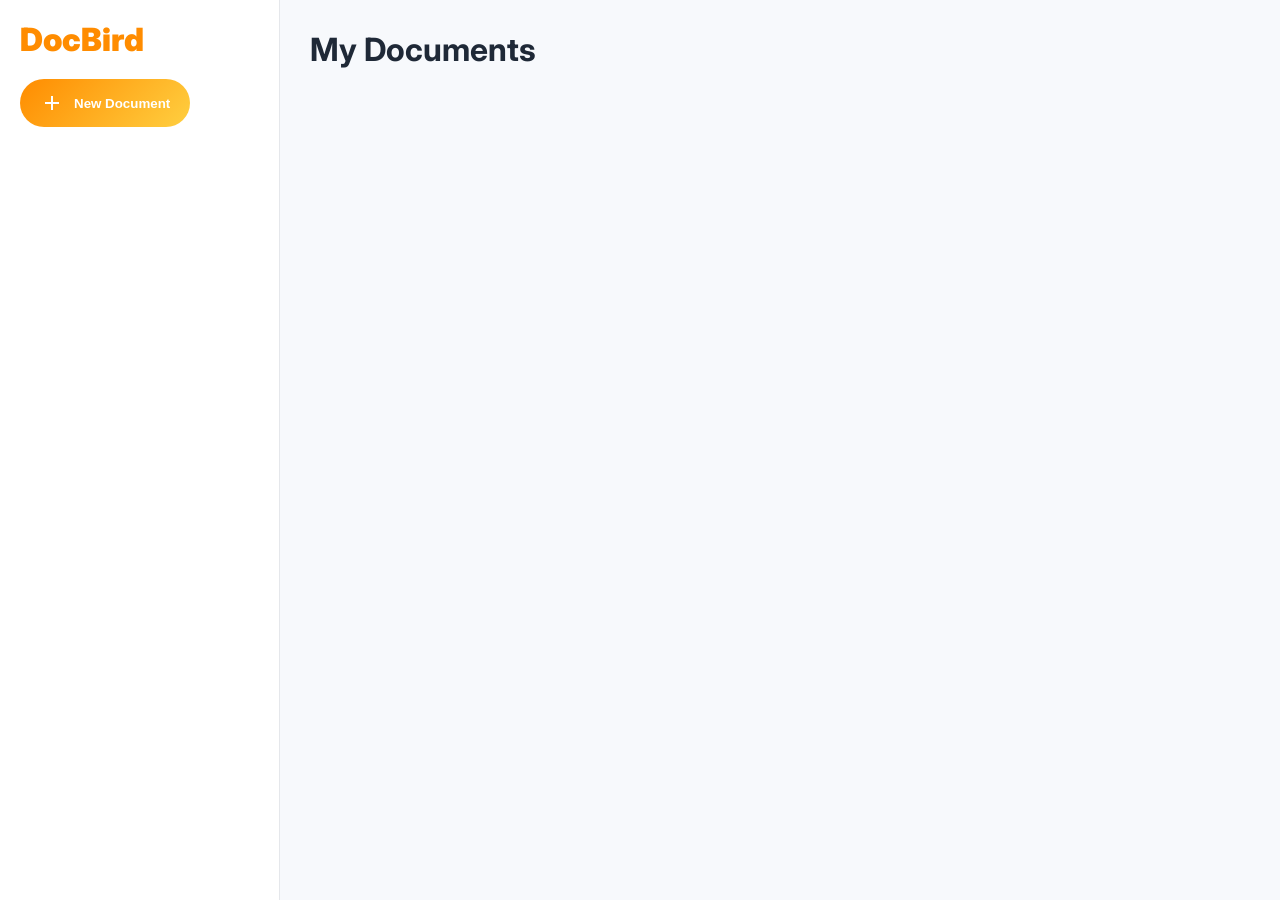
==== dashboard.html @ b45af93d "Add initial dashboard HTML structure" ====
<!DOCTYPE html>
<html lang="en">
<head>
<meta charset="UTF-8">
<meta name="viewport" content="width=device-width,initial-scale=1">

<title>DocBird Dashboard</title>

<link rel="stylesheet" href="styles.css">

<link href="https://fonts.googleapis.com/css2?family=Material+Symbols+Outlined" rel="stylesheet">

</head>

<body>

<div class="dashboard">

<aside class="sidebar">

<div class="sidebar-logo">
DocBird
</div>

<br>

<button id="newDoc" class="btn btn-primary">
<span class="material-symbols-outlined">
add
</span>
New Document
</button>

</aside>

<main class="main">

<h1>My Documents</h1>

<br>

<div class="doc-grid" id="docs"></div>

</main>

</div>

<script>

const docsContainer =
document.getElementById("docs");

const docs =
JSON.parse(
localStorage.getItem("docbird_docs")
|| "[]"
);

function render(){

docsContainer.innerHTML="";

docs.forEach(doc=>{

const card =
document.createElement("div");

card.className="doc-card";

card.innerHTML=`
<h3>${doc.title}</h3>
<p>${doc.date}</p>
`;

card.onclick=()=>{

localStorage.setItem(
"currentDoc",
doc.id
);

location.href="editor.html";

};

docsContainer.appendChild(card);

});

}

render();

document.getElementById("newDoc")
.onclick=()=>{

const id=Date.now();

docs.push({

id,

title:"Untitled Document",

content:"",

date:new Date().toLocaleString()

});

localStorage.setItem(
"docbird_docs",
JSON.stringify(docs)
);

localStorage.setItem(
"currentDoc",
id
);

location.href="editor.html";

};

</script>

</body>
</html>
---- styles.css ----
/* =========================================================
   DOCBIRD PROFESSIONAL DOCUMENT SUITE
   Version 1.0
   ========================================================= */

/* Google Fonts */
@import url('https://fonts.googleapis.com/css2?family=Inter:wght@100..900&family=Poppins:wght@100..900&family=Playfair+Display:wght@400..900&family=Roboto+Flex:wght@100..1000&display=swap');

:root{

/* Brand */
--primary:#ff8c00;
--primary-light:#ffb347;
--primary-dark:#ff6b00;

--secondary:#ffcf40;
--accent:#ff5e57;

/* Backgrounds */
--bg:#f7f9fc;
--bg2:#ffffff;

/* Text */
--text:#1f2937;
--text-light:#6b7280;

/* Borders */
--border:#e5e7eb;

/* Shadows */
--shadow-sm:0 2px 6px rgba(0,0,0,.08);
--shadow-md:0 8px 24px rgba(0,0,0,.12);
--shadow-lg:0 20px 40px rgba(0,0,0,.18);

/* Radius */
--radius-sm:10px;
--radius-md:18px;
--radius-lg:30px;

/* Layout */
--header-height:72px;
--sidebar-width:280px;

/* Editor */
--page-width:850px;
--page-height:1100px;

}

/* Dark Theme */

body.dark{
--bg:#0f172a;
--bg2:#111827;
--text:#f3f4f6;
--text-light:#9ca3af;
--border:#374151;
}

/* Reset */

*{
margin:0;
padding:0;
box-sizing:border-box;
}

html{
scroll-behavior:smooth;
}

body{
font-family:'Inter',sans-serif;
background:var(--bg);
color:var(--text);
min-height:100vh;
overflow-x:hidden;
}

/* Scrollbar */

::-webkit-scrollbar{
width:12px;
height:12px;
}

::-webkit-scrollbar-thumb{
background:linear-gradient(
180deg,
var(--primary),
var(--secondary)
);
border-radius:999px;
}

/* Buttons */

.btn{
display:flex;
align-items:center;
gap:10px;
padding:12px 20px;
border:none;
border-radius:999px;
cursor:pointer;
font-weight:700;
transition:.3s;
}

.btn-primary{
background:linear-gradient(
135deg,
var(--primary),
var(--secondary)
);
color:white;
}

.btn-primary:hover{
transform:translateY(-2px);
box-shadow:var(--shadow-md);
}

/* Glass */

.glass{
background:rgba(255,255,255,.7);
backdrop-filter:blur(18px);
border:1px solid rgba(255,255,255,.5);
box-shadow:var(--shadow-md);
}

.dark .glass{
background:rgba(17,24,39,.7);
}

/* Landing Hero */

.hero{
min-height:100vh;
display:flex;
align-items:center;
justify-content:center;
padding:60px;
background:
linear-gradient(
135deg,
#ff8c00,
#ffb347,
#ffd54f
);
background-size:400% 400%;
animation:heroGradient 15s ease infinite;
}

@keyframes heroGradient{

0%{
background-position:0% 50%;
}

50%{
background-position:100% 50%;
}

100%{
background-position:0% 50%;
}

}

.hero-card{
max-width:1200px;
padding:80px;
border-radius:40px;
text-align:center;
}

.hero-title{
font-size:clamp(3rem,8vw,7rem);
font-family:'Playfair Display',serif;
font-weight:800;
}

.hero-subtitle{
font-size:1.3rem;
max-width:800px;
margin:auto;
margin-top:20px;
line-height:1.8;
}

/* Dashboard */

.dashboard{
display:grid;
grid-template-columns:
280px
1fr;
min-height:100vh;
}

.sidebar{
background:white;
border-right:1px solid var(--border);
padding:20px;
}

.sidebar-logo{
font-size:2rem;
font-weight:900;
color:var(--primary);
}

.main{
padding:30px;
}

/* Document Grid */

.doc-grid{
display:grid;
grid-template-columns:
repeat(auto-fill,minmax(280px,1fr));
gap:25px;
}

.doc-card{
background:white;
border-radius:24px;
padding:20px;
cursor:pointer;
transition:.3s;
box-shadow:var(--shadow-sm);
}

.doc-card:hover{
transform:translateY(-6px);
box-shadow:var(--shadow-md);
}

/* Editor */

.editor-shell{
display:flex;
flex-direction:column;
height:100vh;
}

.editor-toolbar{
height:64px;
display:flex;
align-items:center;
gap:10px;
padding:0 20px;
border-bottom:1px solid var(--border);
background:white;
position:sticky;
top:0;
z-index:999;
}

.tool-btn{
width:42px;
height:42px;
border:none;
border-radius:12px;
cursor:pointer;
background:transparent;
transition:.2s;
}

.tool-btn:hover{
background:#f3f4f6;
}

.tool-btn.active{
background:#fff4d6;
outline:2px solid var(--primary);
}

/* Notebook Lines */

.page-lined{
background:
repeating-linear-gradient(
to bottom,
transparent 0,
transparent 31px,
#dbeafe 32px
);
}

/* Newspaper Mode */

.newspaper{
column-count:2;
column-gap:60px;
column-rule:1px solid #ddd;
}

/* Main Page */

.document-page{
width:850px;
min-height:1100px;
background:white;
margin:40px auto;
padding:80px;
box-shadow:0 0 40px rgba(0,0,0,.12);
border-radius:12px;
outline:none;
}

/* Math Squares */

.math-square{
display:inline-flex;
align-items:center;
justify-content:center;
width:42px;
height:42px;
border:2px solid var(--primary);
border-radius:10px;
font-weight:700;
}

/* Settings Panel */

.settings-panel{
position:fixed;
right:20px;
top:100px;
width:340px;
padding:20px;
border-radius:24px;
background:white;
box-shadow:var(--shadow-lg);
}

/* Mobile */

@media(max-width:900px){

.dashboard{
grid-template-columns:1fr;
}

.sidebar{
display:none;
}

.document-page{
width:95%;
padding:30px;
}

}
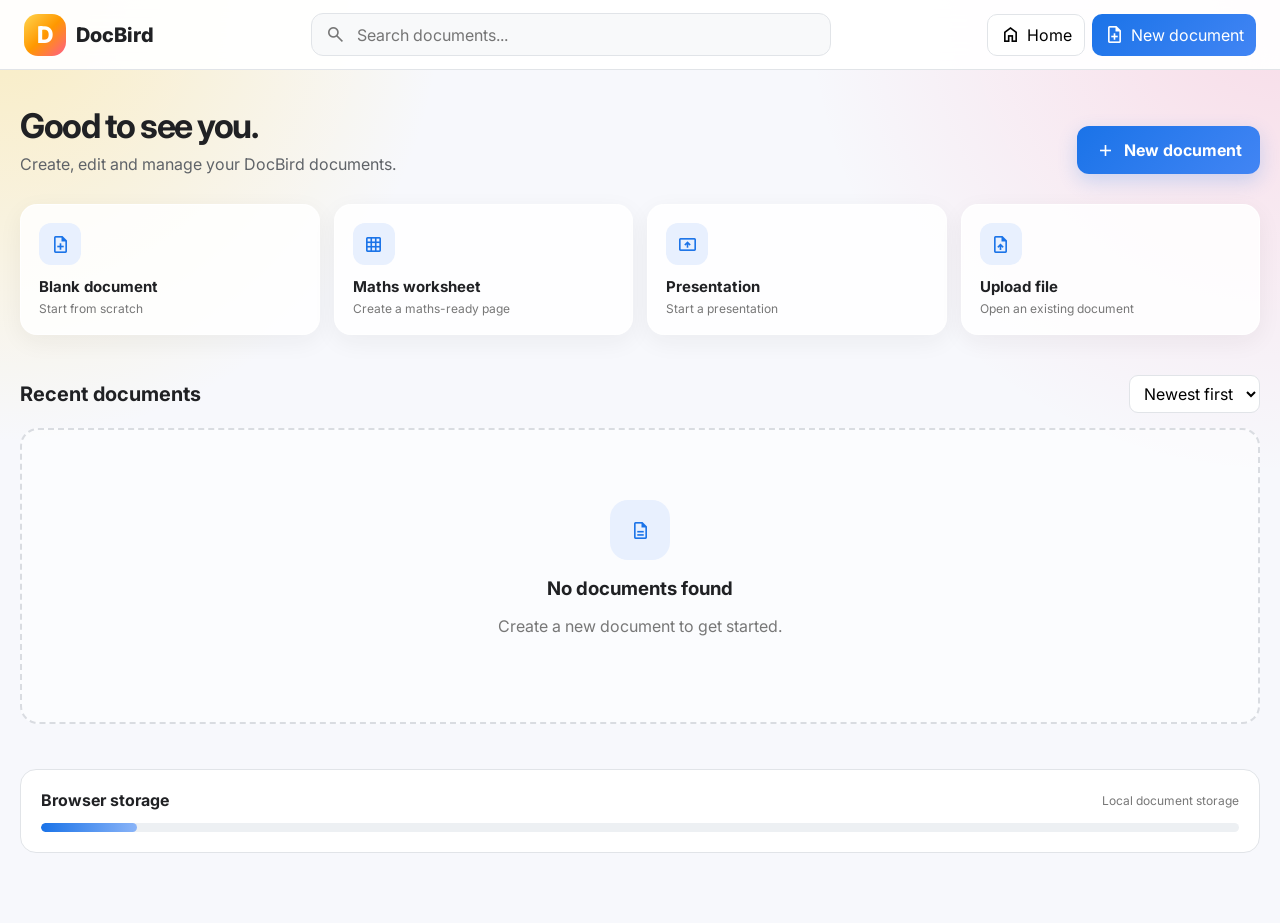
==== commit 076fba04: "Enhance dashboard layout and styles Updated viewport meta tag, added font preconnect links, and impr" ====
--- a/dashboard.html
+++ b/dashboard.html
@@ -2,125 +2,1592 @@
 <html lang="en">
 <head>
 <meta charset="UTF-8">
-<meta name="viewport" content="width=device-width,initial-scale=1">
+<meta name="viewport" content="width=device-width,initial-scale=1.0">
 
 <title>DocBird Dashboard</title>
 
-<link rel="stylesheet" href="styles.css">
-
-<link href="https://fonts.googleapis.com/css2?family=Material+Symbols+Outlined" rel="stylesheet">
-
+<link rel="preconnect" href="https://fonts.googleapis.com">
+<link rel="preconnect" href="https://fonts.gstatic.com" crossorigin>
+
+<link href="https://fonts.googleapis.com/css2?family=Inter:wght@400;500;600;700;800&family=Poppins:wght@400;500;600;700;800&display=swap" rel="stylesheet">
+
+<link href="https://fonts.googleapis.com/css2?family=Material+Symbols+Outlined:opsz,wght,FILL,GRAD@20..48,300..700,0..1,0" rel="stylesheet">
+
+<style>
+
+*{
+    box-sizing:border-box;
+}
+
+:root{
+    --blue:#1a73e8;
+    --blue2:#4285f4;
+    --orange:#ff9800;
+    --yellow:#ffd54f;
+    --pink:#ff5c8a;
+    --red:#ef5350;
+
+    --bg:#f7f8fc;
+    --surface:#fff;
+    --text:#202124;
+    --muted:#5f6368;
+    --line:#e1e4e8;
+}
+
+html,
+body{
+    margin:0;
+    min-height:100%;
+}
+
+body{
+    font-family:"Inter",sans-serif;
+    color:var(--text);
+
+    background:
+        radial-gradient(
+            circle at 0% 0%,
+            rgba(255,213,79,.34),
+            transparent 28%
+        ),
+        radial-gradient(
+            circle at 100% 0%,
+            rgba(255,92,138,.18),
+            transparent 30%
+        ),
+        var(--bg);
+}
+
+button,
+input,
+select{
+    font:inherit;
+}
+
+/* MATERIAL ICON */
+
+.material-symbols-outlined{
+    font-family:'Material Symbols Outlined';
+    font-weight:normal;
+    font-style:normal;
+    font-size:21px;
+    line-height:1;
+    display:inline-block;
+    -webkit-font-feature-settings:'liga';
+    -webkit-font-smoothing:antialiased;
+}
+
+/* NAV */
+
+.nav{
+    position:sticky;
+    top:0;
+    z-index:20;
+
+    height:70px;
+
+    display:flex;
+    align-items:center;
+
+    padding:10px 24px;
+
+    background:rgba(255,255,255,.94);
+    backdrop-filter:blur(20px);
+
+    border-bottom:1px solid var(--line);
+}
+
+.brand{
+    display:flex;
+    align-items:center;
+    gap:10px;
+}
+
+.logo{
+    width:42px;
+    height:42px;
+    border-radius:14px;
+
+    display:grid;
+    place-items:center;
+
+    color:white;
+    font-size:23px;
+    font-weight:800;
+
+    background:
+        linear-gradient(
+            135deg,
+            #ffd54f,
+            #ff9800,
+            #ff5c8a
+        );
+}
+
+.brand-name{
+    font-size:20px;
+    font-weight:800;
+}
+
+.nav-center{
+    flex:1;
+    display:flex;
+    justify-content:center;
+    padding:0 25px;
+}
+
+.search{
+    width:min(520px,100%);
+    height:43px;
+
+    border:1px solid var(--line);
+    border-radius:12px;
+
+    background:#f8f9fa;
+
+    display:flex;
+    align-items:center;
+    gap:9px;
+
+    padding:0 13px;
+}
+
+.search span{
+    color:#777;
+}
+
+.search input{
+    border:0;
+    outline:0;
+    background:transparent;
+    width:100%;
+}
+
+.nav-actions{
+    display:flex;
+    gap:7px;
+}
+
+.nav-button{
+    height:42px;
+    padding:0 12px;
+
+    border:1px solid var(--line);
+    border-radius:10px;
+
+    background:#fff;
+
+    display:flex;
+    align-items:center;
+    justify-content:center;
+    gap:6px;
+
+    cursor:pointer;
+
+    white-space:nowrap;
+}
+
+.nav-button:hover{
+    background:#f4f6f8;
+}
+
+.nav-button.primary{
+    color:white;
+    border:0;
+
+    background:
+        linear-gradient(
+            135deg,
+            #1a73e8,
+            #4285f4
+        );
+}
+
+/* MAIN */
+
+.main{
+    width:min(1250px,calc(100% - 40px));
+    margin:0 auto;
+    padding:35px 0 70px;
+}
+
+/* WELCOME */
+
+.welcome{
+    display:flex;
+    align-items:flex-end;
+    justify-content:space-between;
+    gap:20px;
+    margin-bottom:30px;
+}
+
+.welcome h1{
+    margin:0;
+    font-size:34px;
+    letter-spacing:-1.5px;
+}
+
+.welcome p{
+    margin:8px 0 0;
+    color:var(--muted);
+}
+
+.new-button{
+    height:48px;
+    padding:0 18px;
+    border:0;
+    border-radius:12px;
+
+    color:#fff;
+
+    background:
+        linear-gradient(
+            135deg,
+            #1a73e8,
+            #4285f4
+        );
+
+    display:flex;
+    align-items:center;
+    gap:8px;
+
+    cursor:pointer;
+
+    box-shadow:
+        0 7px 20px
+        rgba(26,115,232,.2);
+
+    font-weight:700;
+}
+
+/* QUICK ACTIONS */
+
+.quick-grid{
+    display:grid;
+    grid-template-columns:
+        repeat(4,1fr);
+
+    gap:14px;
+
+    margin-bottom:40px;
+}
+
+.quick{
+    min-height:110px;
+
+    background:
+        rgba(255,255,255,.84);
+
+    border:1px solid rgba(255,255,255,.9);
+
+    border-radius:17px;
+
+    padding:18px;
+
+    cursor:pointer;
+
+    box-shadow:
+        0 7px 25px
+        rgba(32,33,36,.055);
+
+    transition:
+        transform .15s,
+        box-shadow .15s;
+}
+
+.quick:hover{
+    transform:translateY(-2px);
+
+    box-shadow:
+        0 12px 30px
+        rgba(32,33,36,.1);
+}
+
+.quick-icon{
+    width:42px;
+    height:42px;
+    border-radius:12px;
+
+    display:grid;
+    place-items:center;
+
+    background:#e8f0fe;
+    color:#1a73e8;
+}
+
+.quick h3{
+    margin:12px 0 0;
+    font-size:15px;
+}
+
+.quick p{
+    margin:5px 0 0;
+    color:#777;
+    font-size:12px;
+}
+
+/* SECTION */
+
+.section-header{
+    display:flex;
+    align-items:center;
+    justify-content:space-between;
+    margin-bottom:15px;
+}
+
+.section-header h2{
+    margin:0;
+    font-size:20px;
+}
+
+.controls{
+    display:flex;
+    gap:7px;
+}
+
+.control{
+    height:38px;
+
+    border:1px solid var(--line);
+    border-radius:9px;
+
+    background:#fff;
+
+    padding:0 10px;
+
+    display:flex;
+    align-items:center;
+    gap:5px;
+
+    cursor:pointer;
+}
+
+/* DOCUMENTS */
+
+.documents{
+    display:grid;
+    grid-template-columns:
+        repeat(4,minmax(0,1fr));
+
+    gap:17px;
+}
+
+.document-card{
+    position:relative;
+
+    min-width:0;
+
+    background:#fff;
+
+    border:1px solid var(--line);
+    border-radius:16px;
+
+    overflow:hidden;
+
+    cursor:pointer;
+
+    box-shadow:
+        0 6px 20px
+        rgba(32,33,36,.055);
+
+    transition:
+        transform .15s,
+        box-shadow .15s;
+}
+
+.document-card:hover{
+    transform:translateY(-3px);
+
+    box-shadow:
+        0 14px 35px
+        rgba(32,33,36,.1);
+}
+
+.document-preview{
+    height:205px;
+
+    background:#fff;
+
+    border-bottom:1px solid #eee;
+
+    padding:24px;
+
+    overflow:hidden;
+
+    position:relative;
+}
+
+.document-preview::after{
+    content:"";
+
+    position:absolute;
+    inset:0;
+
+    background:
+        linear-gradient(
+            180deg,
+            transparent 65%,
+            rgba(255,255,255,.95)
+        );
+
+    pointer-events:none;
+}
+
+.preview-heading{
+    height:13px;
+    width:65%;
+    background:#202124;
+    border-radius:4px;
+    margin-bottom:18px;
+}
+
+.preview-line{
+    height:6px;
+    width:100%;
+    background:#e5e7eb;
+    border-radius:4px;
+    margin:9px 0;
+}
+
+.preview-line.short{
+    width:68%;
+}
+
+.card-info{
+    padding:14px 15px;
+}
+
+.card-title{
+    font-weight:700;
+    font-size:14px;
+
+    overflow:hidden;
+    text-overflow:ellipsis;
+    white-space:nowrap;
+}
+
+.card-meta{
+    margin-top:5px;
+    color:#777;
+    font-size:11px;
+}
+
+.card-actions{
+    display:flex;
+    justify-content:flex-end;
+    gap:3px;
+    margin-top:9px;
+}
+
+.card-action{
+    width:32px;
+    height:32px;
+    border-radius:7px;
+    border:0;
+    background:#f5f6f7;
+    display:grid;
+    place-items:center;
+    cursor:pointer;
+}
+
+.card-action:hover{
+    background:#e8eaed;
+}
+
+/* EMPTY */
+
+.empty{
+    grid-column:1/-1;
+
+    padding:70px 20px;
+
+    text-align:center;
+
+    border:2px dashed #d9dce1;
+    border-radius:18px;
+
+    background:rgba(255,255,255,.5);
+}
+
+.empty-icon{
+    width:60px;
+    height:60px;
+
+    margin:auto;
+
+    display:grid;
+    place-items:center;
+
+    border-radius:18px;
+
+    background:#e8f0fe;
+    color:#1a73e8;
+}
+
+.empty h3{
+    margin:17px 0 7px;
+}
+
+.empty p{
+    color:#777;
+}
+
+/* STORAGE */
+
+.storage{
+    margin-top:45px;
+
+    background:#fff;
+
+    border:1px solid var(--line);
+
+    border-radius:16px;
+
+    padding:20px;
+}
+
+.storage-top{
+    display:flex;
+    align-items:center;
+    justify-content:space-between;
+}
+
+.storage-title{
+    font-weight:700;
+}
+
+.storage-number{
+    color:#777;
+    font-size:12px;
+}
+
+.storage-bar{
+    height:9px;
+    margin-top:13px;
+    background:#edf0f3;
+    border-radius:10px;
+    overflow:hidden;
+}
+
+.storage-fill{
+    height:100%;
+    width:8%;
+    border-radius:10px;
+
+    background:
+        linear-gradient(
+            90deg,
+            #1a73e8,
+            #8ab4f8
+        );
+}
+
+/* MOBILE */
+
+@media(max-width:1000px){
+
+    .documents{
+        grid-template-columns:
+            repeat(3,minmax(0,1fr));
+    }
+
+    .quick-grid{
+        grid-template-columns:
+            repeat(2,1fr);
+    }
+
+}
+
+@media(max-width:700px){
+
+    .nav{
+        padding:10px;
+    }
+
+    .nav-center{
+        padding:0 8px;
+    }
+
+    .brand-name{
+        display:none;
+    }
+
+    .nav-button span:last-child{
+        display:none;
+    }
+
+    .main{
+        width:calc(100% - 22px);
+    }
+
+    .welcome{
+        align-items:flex-start;
+        flex-direction:column;
+    }
+
+    .documents{
+        grid-template-columns:
+            repeat(2,minmax(0,1fr));
+    }
+
+}
+
+@media(max-width:480px){
+
+    .quick-grid,
+    .documents{
+        grid-template-columns:1fr;
+    }
+
+    .nav-center{
+        display:none;
+    }
+
+}
+</style>
 </head>
 
 <body>
 
-<div class="dashboard">
-
-<aside class="sidebar">
-
-<div class="sidebar-logo">
-DocBird
-</div>
-
-<br>
-
-<button id="newDoc" class="btn btn-primary">
-<span class="material-symbols-outlined">
-add
-</span>
-New Document
-</button>
-
-</aside>
+<header class="nav">
+
+    <div class="brand">
+
+        <div class="logo">D</div>
+
+        <div class="brand-name">
+            DocBird
+        </div>
+
+    </div>
+
+
+    <div class="nav-center">
+
+        <div class="search">
+
+            <span class="material-symbols-outlined">
+                search
+            </span>
+
+            <input
+                id="searchInput"
+                placeholder="Search documents..."
+            >
+
+        </div>
+
+    </div>
+
+
+    <div class="nav-actions">
+
+        <button
+            class="nav-button"
+            id="homeBtn"
+            title="Home"
+        >
+            <span class="material-symbols-outlined">
+                home
+            </span>
+
+            <span>Home</span>
+        </button>
+
+        <button
+            class="nav-button primary"
+            id="newDocument"
+        >
+            <span class="material-symbols-outlined">
+                note_add
+            </span>
+
+            <span>New document</span>
+        </button>
+
+    </div>
+
+</header>
+
 
 <main class="main">
 
-<h1>My Documents</h1>
-
-<br>
-
-<div class="doc-grid" id="docs"></div>
+    <section class="welcome">
+
+        <div>
+
+            <h1>Good to see you.</h1>
+
+            <p>
+                Create, edit and manage your DocBird documents.
+            </p>
+
+        </div>
+
+        <button class="new-button" id="newDocument2">
+
+            <span class="material-symbols-outlined">
+                add
+            </span>
+
+            New document
+
+        </button>
+
+    </section>
+
+
+    <!-- QUICK -->
+
+    <section class="quick-grid">
+
+        <div class="quick" id="blankAction">
+
+            <div class="quick-icon">
+                <span class="material-symbols-outlined">
+                    note_add
+                </span>
+            </div>
+
+            <h3>Blank document</h3>
+
+            <p>Start from scratch</p>
+
+        </div>
+
+
+        <div class="quick" id="mathAction">
+
+            <div class="quick-icon">
+                <span class="material-symbols-outlined">
+                    grid_on
+                </span>
+            </div>
+
+            <h3>Maths worksheet</h3>
+
+            <p>Create a maths-ready page</p>
+
+        </div>
+
+
+        <div class="quick" id="presentationAction">
+
+            <div class="quick-icon">
+                <span class="material-symbols-outlined">
+                    present_to_all
+                </span>
+            </div>
+
+            <h3>Presentation</h3>
+
+            <p>Start a presentation</p>
+
+        </div>
+
+
+        <div class="quick" id="uploadAction">
+
+            <div class="quick-icon">
+                <span class="material-symbols-outlined">
+                    upload_file
+                </span>
+            </div>
+
+            <h3>Upload file</h3>
+
+            <p>Open an existing document</p>
+
+        </div>
+
+        <input
+            type="file"
+            id="uploadInput"
+            hidden
+            accept=".html,.htm,.txt,.md,.json,image/*"
+        >
+
+    </section>
+
+
+    <!-- DOCUMENTS -->
+
+    <div class="section-header">
+
+        <h2>Recent documents</h2>
+
+        <div class="controls">
+
+            <select class="control" id="sortSelect">
+
+                <option value="newest">
+                    Newest first
+                </option>
+
+                <option value="oldest">
+                    Oldest first
+                </option>
+
+                <option value="az">
+                    Name A–Z
+                </option>
+
+                <option value="za">
+                    Name Z–A
+                </option>
+
+            </select>
+
+        </div>
+
+    </div>
+
+
+    <section
+        class="documents"
+        id="documents"
+    ></section>
+
+
+    <!-- STORAGE -->
+
+    <section class="storage">
+
+        <div class="storage-top">
+
+            <div class="storage-title">
+                Browser storage
+            </div>
+
+            <div
+                class="storage-number"
+                id="storageNumber"
+            >
+                Local document storage
+            </div>
+
+        </div>
+
+        <div class="storage-bar">
+
+            <div
+                class="storage-fill"
+                id="storageFill"
+            ></div>
+
+        </div>
+
+    </section>
 
 </main>
 
-</div>
 
 <script>
 
-const docsContainer =
-document.getElementById("docs");
-
-const docs =
-JSON.parse(
-localStorage.getItem("docbird_docs")
-|| "[]"
+"use strict";
+
+/* =========================================================
+   STORAGE
+   ========================================================= */
+
+const STORAGE_KEY = "DocBirdEditorV4";
+
+/* =========================================================
+   GET DOCUMENT
+   ========================================================= */
+
+function getDocument(){
+
+    try{
+
+        const data =
+            localStorage.getItem(STORAGE_KEY);
+
+        if(!data){
+
+            return null;
+
+        }
+
+        return JSON.parse(data);
+
+    }catch(error){
+
+        console.warn(error);
+
+        return null;
+
+    }
+
+}
+
+/* =========================================================
+   CREATE DOCUMENT
+   ========================================================= */
+
+function createDocument(type="blank"){
+
+    let content="<p><br></p>";
+
+    let title="Untitled document";
+
+    let settings={
+
+        ruled:false,
+        margin:false,
+        mathPaper:false,
+        newspaper:false,
+
+        header:"",
+        footer:"",
+
+        paper:"a4",
+        zoom:100
+
+    };
+
+
+    if(type==="math"){
+
+        title="Maths worksheet";
+
+        settings.mathPaper=true;
+        settings.ruled=false;
+        settings.margin=true;
+
+        content=`
+
+            <h1>Maths Worksheet</h1>
+
+            <p>Name: __________________________</p>
+
+            <p>Date: __________________________</p>
+
+            <table
+                class="math-table"
+                contenteditable="false"
+                data-math-grid="true"
+            >
+                <tbody>
+
+                    ${createMathRows(5,5)}
+
+                </tbody>
+            </table>
+
+            <p><br></p>
+
+        `;
+
+    }
+
+
+    if(type==="presentation"){
+
+        title="New presentation";
+
+        content=`
+
+            <h1>Presentation title</h1>
+
+            <h2>Subtitle</h2>
+
+            <p>Start your presentation here.</p>
+
+        `;
+
+    }
+
+
+    const id =
+        crypto.randomUUID
+        ? crypto.randomUUID()
+        : String(Date.now());
+
+
+    const data={
+
+        title:title,
+
+        pages:[
+            {
+                id:id,
+                content:content
+            }
+        ],
+
+        settings:settings
+
+    };
+
+
+    localStorage.setItem(
+        STORAGE_KEY,
+        JSON.stringify(data)
+    );
+
+
+    window.location.href="editor.html";
+
+}
+
+/* =========================================================
+   MATH ROWS
+   ========================================================= */
+
+function createMathRows(rows,cols){
+
+    let html="";
+
+    for(let r=0;r<rows;r++){
+
+        html+="<tr>";
+
+        for(let c=0;c<cols;c++){
+
+            html+=
+                `<td contenteditable="true"></td>`;
+
+        }
+
+        html+="</tr>";
+
+    }
+
+    return html;
+
+}
+
+/* =========================================================
+   OPEN EDITOR
+   ========================================================= */
+
+function openEditor(){
+
+    if(!getDocument()){
+
+        createDocument();
+
+        return;
+
+    }
+
+    window.location.href="editor.html";
+
+}
+
+/* =========================================================
+   NEW BUTTONS
+   ========================================================= */
+
+document.getElementById("newDocument")
+    .addEventListener(
+        "click",
+        ()=>createDocument()
+    );
+
+document.getElementById("newDocument2")
+    .addEventListener(
+        "click",
+        ()=>createDocument()
+    );
+
+document.getElementById("blankAction")
+    .addEventListener(
+        "click",
+        ()=>createDocument()
+    );
+
+document.getElementById("mathAction")
+    .addEventListener(
+        "click",
+        ()=>createDocument("math")
+    );
+
+document.getElementById("presentationAction")
+    .addEventListener(
+        "click",
+        ()=>createDocument("presentation")
+    );
+
+/* =========================================================
+   HOME
+   ========================================================= */
+
+document.getElementById("homeBtn")
+    .addEventListener(
+        "click",
+        ()=>{
+            window.location.href="index.html";
+        }
+    );
+
+/* =========================================================
+   UPLOAD
+   ========================================================= */
+
+document.getElementById("uploadAction")
+    .addEventListener(
+        "click",
+        ()=>{
+            document.getElementById("uploadInput").click();
+        }
+    );
+
+document.getElementById("uploadInput")
+    .addEventListener("change",async function(){
+
+        const file=this.files[0];
+
+        if(!file) return;
+
+        let content="";
+
+        if(file.type.startsWith("image/")){
+
+            const reader=new FileReader();
+
+            reader.onload=()=>{
+
+                createUploadedDocument(
+                    file.name,
+                    `<h1>${escapeHTML(file.name)}</h1>
+                     <p><img src="${reader.result}" style="max-width:100%;"></p>`
+                );
+
+            };
+
+            reader.readAsDataURL(file);
+
+            return;
+
+        }
+
+        const text=await file.text();
+
+        if(
+            file.name.endsWith(".html") ||
+            file.name.endsWith(".htm")
+        ){
+
+            content=text;
+
+        }else{
+
+            content=
+                `<pre style="white-space:pre-wrap;">${escapeHTML(text)}</pre>`;
+
+        }
+
+        createUploadedDocument(
+            file.name,
+            content
+        );
+
+    });
+
+function createUploadedDocument(name,content){
+
+    const data={
+
+        title:name,
+
+        pages:[
+
+            {
+                id:
+                    crypto.randomUUID
+                    ? crypto.randomUUID()
+                    : String(Date.now()),
+
+                content:content
+
+            }
+
+        ],
+
+        settings:{
+
+            ruled:false,
+            margin:false,
+            mathPaper:false,
+            newspaper:false,
+
+            header:"",
+            footer:"",
+
+            paper:"a4",
+            zoom:100
+
+        }
+
+    };
+
+    localStorage.setItem(
+        STORAGE_KEY,
+        JSON.stringify(data)
+    );
+
+    window.location.href="editor.html";
+
+}
+
+/* =========================================================
+   ESCAPE
+   ========================================================= */
+
+function escapeHTML(value){
+
+    return String(value)
+        .replaceAll("&","&amp;")
+        .replaceAll("<","&lt;")
+        .replaceAll(">","&gt;")
+        .replaceAll('"',"&quot;")
+        .replaceAll("'","&#039;");
+
+}
+
+/* =========================================================
+   DOCUMENT LIST
+   ========================================================= */
+
+const documentsEl =
+    document.getElementById("documents");
+
+const searchInput =
+    document.getElementById("searchInput");
+
+const sortSelect =
+    document.getElementById("sortSelect");
+
+
+function renderDocuments(){
+
+    documentsEl.innerHTML="";
+
+    const data=getDocument();
+
+    let documents=[];
+
+    if(data){
+
+        documents.push({
+
+            title:
+                data.title ||
+                "Untitled document",
+
+            pages:
+                data.pages ||
+                [],
+
+            data:data
+
+        });
+
+    }
+
+
+    const search =
+        searchInput.value
+            .trim()
+            .toLowerCase();
+
+
+    documents =
+        documents.filter(doc=>{
+
+            return doc.title
+                .toLowerCase()
+                .includes(search);
+
+        });
+
+
+    const sort=sortSelect.value;
+
+
+    if(sort==="az"){
+
+        documents.sort(
+            (a,b)=>
+                a.title.localeCompare(b.title)
+        );
+
+    }
+
+    if(sort==="za"){
+
+        documents.sort(
+            (a,b)=>
+                b.title.localeCompare(a.title)
+        );
+
+    }
+
+
+    if(!documents.length){
+
+        documentsEl.innerHTML=`
+
+            <div class="empty">
+
+                <div class="empty-icon">
+
+                    <span class="material-symbols-outlined">
+                        description
+                    </span>
+
+                </div>
+
+                <h3>No documents found</h3>
+
+                <p>
+                    Create a new document to get started.
+                </p>
+
+            </div>
+
+        `;
+
+        return;
+
+    }
+
+
+    documents.forEach((doc,index)=>{
+
+        const card=
+            document.createElement("article");
+
+        card.className="document-card";
+
+
+        let preview="";
+
+        if(doc.pages.length){
+
+            const temp=
+                document.createElement("div");
+
+            temp.innerHTML=
+                doc.pages[0].content || "";
+
+            const text=
+                temp.innerText
+                    .replace(/\s+/g," ")
+                    .trim();
+
+
+            preview=`
+
+                <div class="preview-heading"></div>
+
+                <div class="preview-line"></div>
+
+                <div class="preview-line"></div>
+
+                <div class="preview-line short"></div>
+
+                ${
+                    text
+                    ? `<div style="
+                        margin-top:18px;
+                        font-size:11px;
+                        color:#777;
+                        line-height:1.5;
+                      ">
+                        ${escapeHTML(
+                            text.substring(0,100)
+                        )}
+                      </div>`
+                    : ""
+                }
+
+            `;
+
+        }
+
+
+        card.innerHTML=`
+
+            <div class="document-preview">
+                ${preview}
+            </div>
+
+            <div class="card-info">
+
+                <div class="card-title">
+                    ${escapeHTML(doc.title)}
+                </div>
+
+                <div class="card-meta">
+                    ${doc.pages.length}
+                    ${doc.pages.length===1?"page":"pages"}
+                </div>
+
+                <div class="card-actions">
+
+                    <button
+                        class="card-action"
+                        data-action="open"
+                        title="Open"
+                    >
+                        <span class="material-symbols-outlined">
+                            edit
+                        </span>
+                    </button>
+
+                    <button
+                        class="card-action"
+                        data-action="delete"
+                        title="Delete"
+                    >
+                        <span class="material-symbols-outlined">
+                            delete
+                        </span>
+                    </button>
+
+                </div>
+
+            </div>
+
+        `;
+
+
+        card.addEventListener("click",event=>{
+
+            const button=
+                event.target.closest("button");
+
+            if(button){
+
+                const action=
+                    button.dataset.action;
+
+                if(action==="open"){
+
+                    openEditor();
+
+                }
+
+                if(action==="delete"){
+
+                    deleteDocument();
+
+                }
+
+                return;
+
+            }
+
+            openEditor();
+
+        });
+
+
+        documentsEl.appendChild(card);
+
+    });
+
+    updateStorage();
+
+}
+
+/* =========================================================
+   DELETE
+   ========================================================= */
+
+function deleteDocument(){
+
+    if(
+        !confirm(
+            "Delete this document?"
+        )
+    ){
+
+        return;
+
+    }
+
+    localStorage.removeItem(
+        STORAGE_KEY
+    );
+
+    renderDocuments();
+
+}
+
+/* =========================================================
+   SEARCH / SORT
+   ========================================================= */
+
+searchInput.addEventListener(
+    "input",
+    renderDocuments
 );
 
-function render(){
-
-docsContainer.innerHTML="";
-
-docs.forEach(doc=>{
-
-const card =
-document.createElement("div");
-
-card.className="doc-card";
-
-card.innerHTML=`
-<h3>${doc.title}</h3>
-<p>${doc.date}</p>
-`;
-
-card.onclick=()=>{
-
-localStorage.setItem(
-"currentDoc",
-doc.id
+sortSelect.addEventListener(
+    "change",
+    renderDocuments
 );
 
-location.href="editor.html";
-
-};
-
-docsContainer.appendChild(card);
-
-});
-
-}
-
-render();
-
-document.getElementById("newDoc")
-.onclick=()=>{
-
-const id=Date.now();
-
-docs.push({
-
-id,
-
-title:"Untitled Document",
-
-content:"",
-
-date:new Date().toLocaleString()
-
-});
-
-localStorage.setItem(
-"docbird_docs",
-JSON.stringify(docs)
-);
-
-localStorage.setItem(
-"currentDoc",
-id
-);
-
-location.href="editor.html";
-
-};
+/* =========================================================
+   STORAGE DISPLAY
+   ========================================================= */
+
+function updateStorage(){
+
+    let bytes=0;
+
+    try{
+
+        bytes=
+            new Blob([
+                localStorage.getItem(
+                    STORAGE_KEY
+                ) || ""
+            ]).size;
+
+    }catch(error){
+
+        bytes=0;
+
+    }
+
+
+    const kb=
+        bytes/1024;
+
+
+    document.getElementById(
+        "storageNumber"
+    ).textContent =
+        `${kb.toFixed(1)} KB used locally`;
+
+
+    const percentage=
+        Math.min(
+            100,
+            Math.max(
+                2,
+                kb/5120*100
+            )
+        );
+
+
+    document.getElementById(
+        "storageFill"
+    ).style.width=
+        percentage+"%";
+
+}
+
+/* =========================================================
+   START
+   ========================================================= */
+
+renderDocuments();
 
 </script>
 
